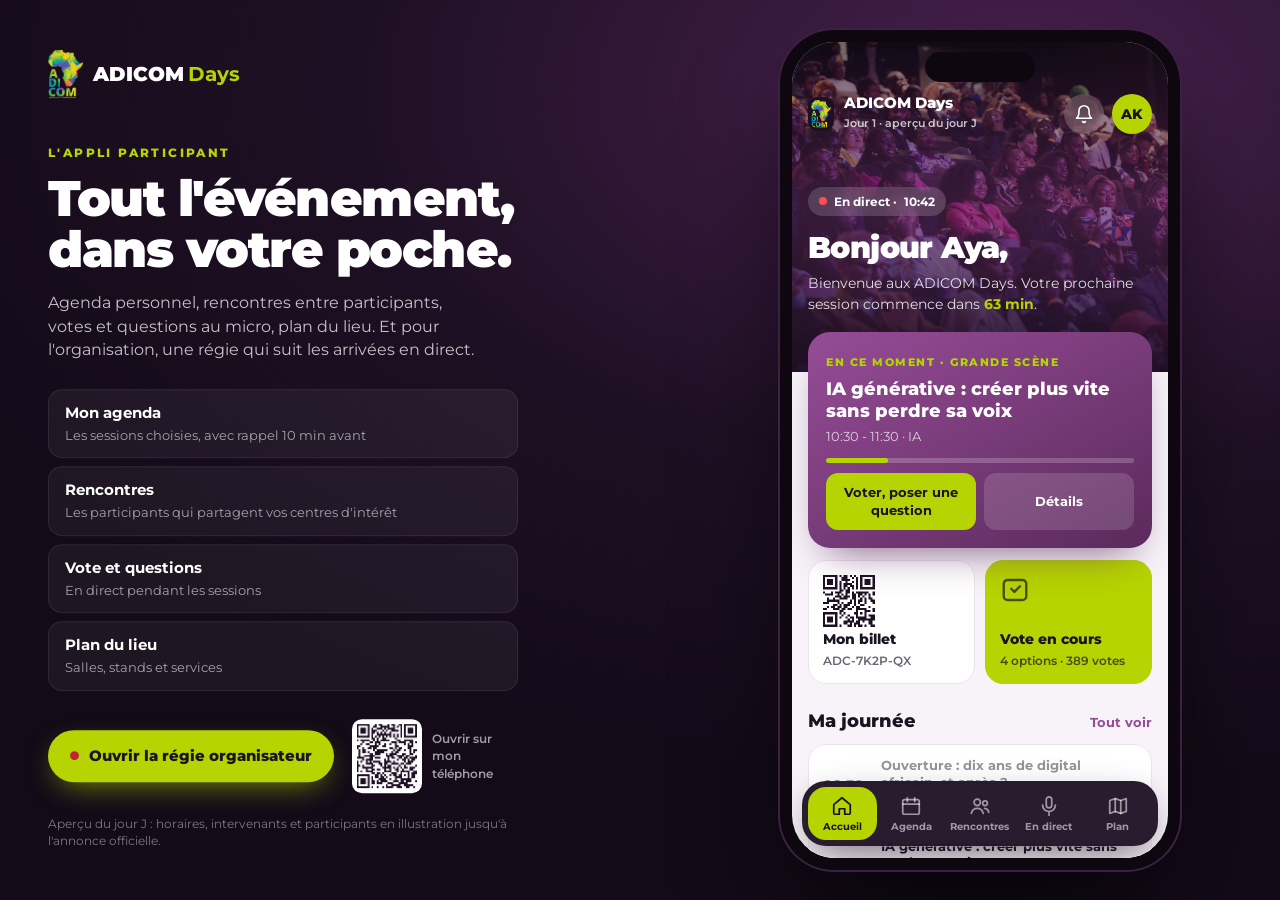
==== app/index.html @ 70d89707 "ADICOM Days : inscription et appli participant (4/4)" ====
<!doctype html>
<html lang="fr">
<head>
<meta charset="utf-8">
<meta name="viewport" content="width=device-width,initial-scale=1,viewport-fit=cover">
<title>ADICOM Days · L'appli participant</title>
<meta name="robots" content="noindex">
<meta name="theme-color" content="#1E1024">
<link rel="icon" href="../img/icon.png">
<link rel="manifest" href="manifest.json">
<link rel="preconnect" href="https://fonts.googleapis.com"><link rel="preconnect" href="https://fonts.gstatic.com" crossorigin>
<link href="https://fonts.googleapis.com/css2?family=Montserrat:wght@400;500;600;700;800;900&display=swap" rel="stylesheet">
<link rel="stylesheet" href="app.css?v=1">
</head>
<body>

<!-- ORDINATEUR : présentation à côté du téléphone -->
<aside class="desk" id="desk">
  <a class="d-brand" href="../"><img src="../img/logo.png" alt="ADICOM"><span>ADICOM<b>Days</b></span></a>
  <p class="d-k">L'appli participant</p>
  <h1>Tout l'événement,<br>dans votre poche.</h1>
  <p class="d-p">Agenda personnel, rencontres entre participants, votes et questions au micro, plan du lieu. Et pour l'organisation, une régie qui suit les arrivées en direct.</p>
  <ul class="d-list">
    <li data-go="agenda"><b>Mon agenda</b><span>Les sessions choisies, avec rappel 10 min avant</span></li>
    <li data-go="reseau"><b>Rencontres</b><span>Les participants qui partagent vos centres d'intérêt</span></li>
    <li data-go="live"><b>Vote et questions</b><span>En direct pendant les sessions</span></li>
    <li data-go="plan"><b>Plan du lieu</b><span>Salles, stands et services</span></li>
  </ul>
  <div class="d-row">
    <button class="d-regie" id="open-regie"><i></i>Ouvrir la régie organisateur</button>
    <div class="d-qr"><div id="qr-desk"></div><span>Ouvrir sur<br>mon téléphone</span></div>
  </div>
  <p class="d-note">Aperçu du jour J : horaires, intervenants et participants en illustration jusqu'à l'annonce officielle.</p>
</aside>

<!-- L'APPLI -->
<div class="device" id="device">
<div class="app" id="app">
  <header class="top" id="top">
    <div class="tb-l"><img src="../img/logo.png" alt="" class="tb-logo"><div><b>ADICOM Days</b><span id="top-sub">Jour 1 · aperçu du jour J</span></div></div>
    <div class="tb-r">
      <button class="ic" id="btn-notif" aria-label="Annonces"><svg viewBox="0 0 24 24"><path d="M6 8a6 6 0 1 1 12 0c0 7 3 9 3 9H3s3-2 3-9M10.3 21a1.94 1.94 0 0 0 3.4 0"/></svg><i id="notif-dot"></i></button>
      <button class="av" id="btn-billet" aria-label="Mon billet"><span id="av-ini">AK</span></button>
    </div>
  </header>

  <div class="toast" id="toast"><small id="toast-k"></small><b id="toast-t"></b></div>

  <main class="screens" id="screens">
    <!-- ACCUEIL -->
    <section class="scr on" id="s-accueil">
      <div class="hero">
        <img src="../img/hero.jpg" alt="">
        <div class="hero-in">
          <span class="chip-live"><i></i>En direct · <b id="clock">10:42</b></span>
          <h1>Bonjour <span id="hi-name">Aya</span>,</h1>
          <p>Bienvenue aux ADICOM Days. Votre prochaine session commence dans <b id="next-in">18 min</b>.</p>
        </div>
      </div>
      <div class="pad">
        <article class="now card-d" id="now"></article>
        <div class="grid2">
          <button class="tile" data-go="billet"><div class="tile-qr" id="qr-peek"></div><b>Mon billet</b><span id="tile-code">ADC-0000-00</span></button>
          <button class="tile tile-v" data-go="live"><span class="t-ic"><svg viewBox="0 0 24 24"><path d="M9 11l2.5 2.5L16 9"/><rect x="3" y="4" width="18" height="16" rx="3"/></svg></span><b>Vote en cours</b><span id="tile-vote">2 options · 412 votes</span></button>
        </div>
        <div class="sec-t"><h2>Ma journée</h2><button data-go="agenda">Tout voir</button></div>
        <ol class="mini-tl" id="mini-tl"></ol>
        <div class="sec-t"><h2>À rencontrer</h2><button data-go="reseau">Voir tout</button></div>
        <div class="peek" id="peek"></div>
        <div class="sec-t"><h2>Annonces</h2></div>
        <div id="ann-home"></div>
      </div>
    </section>

    <!-- AGENDA -->
    <section class="scr" id="s-agenda">
      <div class="pad pt">
        <h1 class="h1">Agenda</h1>
        <div class="seg" id="ag-seg"><button class="on" data-v="mine">Mon agenda <em id="ag-n">0</em></button><button data-v="all">Programme</button></div>
        <div class="days" id="ag-days"><button class="on" data-d="1">Jour 1</button><button data-d="2">Jour 2</button></div>
        <div class="trk" id="ag-trk"></div>
        <ol class="tl" id="tl"></ol>
        <p class="note">Programme indicatif, en illustration, jusqu'à la publication du programme officiel.</p>
      </div>
    </section>

    <!-- RÉSEAU -->
    <section class="scr" id="s-reseau">
      <div class="pad pt">
        <h1 class="h1">Rencontres</h1>
        <p class="sub">Proposées selon vos centres d'intérêt : <b id="my-int"></b></p>
        <div class="stats3"><div><b id="r-sugg">10</b><span>suggestions</span></div><div><b id="r-req">0</b><span>demandes envoyées</span></div><div><b id="r-rdv">0</b><span>rendez-vous</span></div></div>
        <div class="search"><svg viewBox="0 0 24 24"><circle cx="11" cy="11" r="7"/><path d="m20 20-3.5-3.5"/></svg><input id="r-q" placeholder="Rechercher un métier, un secteur…" aria-label="Rechercher"></div>
        <div class="people" id="people"></div>
        <p class="note">Participants en illustration : prénoms fictifs.</p>
      </div>
    </section>

    <!-- LIVE : VOTE + QUESTIONS -->
    <section class="scr" id="s-live">
      <div class="pad pt">
        <div class="live-h"><span class="chip-live dark"><i></i>Grande scène</span><h1 class="h1" id="live-title">Panel : les marques face aux créateurs</h1></div>
        <div class="seg" id="lv-seg"><button class="on" data-v="vote">Vote</button><button data-v="q">Questions <em id="q-n">0</em></button></div>
        <div id="pane-vote">
          <div class="poll" id="poll"></div>
          <div class="poll done" id="poll2"></div>
        </div>
        <div id="pane-q" hidden>
          <form class="ask" id="ask"><textarea id="q-in" rows="3" maxlength="240" placeholder="Votre question aux intervenants…" aria-label="Votre question"></textarea><div class="ask-r"><label class="anon"><input type="checkbox" id="q-anon"><span>Anonyme</span></label><span id="q-cnt">0/240</span><button class="btn-l" type="submit">Envoyer</button></div></form>
          <div class="q-sort"><button class="on" data-s="top">Les plus soutenues</button><button data-s="new">Récentes</button></div>
          <ul class="qs" id="qs"></ul>
        </div>
      </div>
    </section>

    <!-- PLAN -->
    <section class="scr" id="s-plan">
      <div class="pad pt">
        <h1 class="h1">Plan du lieu</h1>
        <p class="sub">Plan indicatif : le lieu sera annoncé avec les dates.</p>
        <div class="lv" id="lv"><button class="on" data-l="0">Niveau 0</button><button data-l="1">Niveau 1</button></div>
        <div class="map" id="map"></div>
        <div class="legend" id="legend"></div>
        <div class="room-card" id="room-card"></div>
      </div>
    </section>

    <!-- BILLET -->
    <section class="scr" id="s-billet">
      <div class="pad pt">
        <button class="back" data-go="accueil">‹ Accueil</button>
        <div class="pass" id="pass">
          <div class="p-top"><img src="../img/logo.png" alt=""><div><small>ADICOM Days · 11<sup>e</sup> édition</small><b id="p-pass">Pass Participant</b></div></div>
          <div class="p-name" id="p-name">Aya Koné</div>
          <div class="p-org" id="p-org">Studio Plateau</div>
          <div class="p-qr"><div id="qr-big"></div></div>
          <div class="p-code" id="p-code">ADC-0000-00</div>
          <div class="p-state" id="p-state"><i></i>Valide · à présenter à l'entrée</div>
        </div>
        <p class="note c">Augmentez la luminosité de l'écran pour un contrôle plus rapide.</p>
        <div class="edit"><h3>Ce n'est pas votre billet ?</h3><form id="code-f"><input id="code-in" placeholder="Code billet, ex. ADC-7K2P-QX" aria-label="Code billet"><button class="btn-l">Ouvrir</button></form><a href="../#inscription">Pas encore inscrit ? Réserver ma place</a></div>
      </div>
    </section>
  </main>

  <nav class="tabs" id="tabs">
    <button class="on" data-go="accueil"><svg viewBox="0 0 24 24"><path d="M3 10.5 12 3l9 7.5V20a1 1 0 0 1-1 1h-5v-6H9v6H4a1 1 0 0 1-1-1z"/></svg><span>Accueil</span></button>
    <button data-go="agenda"><svg viewBox="0 0 24 24"><rect x="3" y="5" width="18" height="16" rx="2"/><path d="M3 10h18M8 3v4M16 3v4"/></svg><span>Agenda</span></button>
    <button data-go="reseau"><svg viewBox="0 0 24 24"><circle cx="9" cy="8" r="3.5"/><path d="M2.5 20c.8-3.6 3.4-5.5 6.5-5.5s5.7 1.9 6.5 5.5"/><circle cx="17.5" cy="9" r="2.5"/><path d="M17 14.5c2.5.2 4 1.8 4.5 4.5"/></svg><span>Rencontres</span><i class="badge" id="b-reseau" hidden>0</i></button>
    <button data-go="live"><svg viewBox="0 0 24 24"><rect x="9" y="2" width="6" height="12" rx="3"/><path d="M5 11a7 7 0 0 0 14 0M12 18v4"/></svg><span>En direct</span></button>
    <button data-go="plan"><svg viewBox="0 0 24 24"><path d="M9 4 3 6v14l6-2 6 2 6-2V4l-6 2z"/><path d="M9 4v14M15 6v14"/></svg><span>Plan</span></button>
  </nav>

  <div class="sheet" id="sheet" hidden><div class="sh-bg" id="sh-bg"></div><div class="sh"><i class="grab"></i><div id="sh-body"></div></div></div>
</div>
</div>

<!-- RÉGIE ORGANISATEUR -->
<div class="regie" id="regie" hidden>
  <header class="rg-top">
    <div class="rg-brand"><img src="../img/logo.png" alt=""><div><b>Régie ADICOM Days</b><span>Organisation · accueil et direct</span></div></div>
    <span class="chip-live dark big"><i></i>Arrivées en direct · <b id="rg-clock">08:30</b></span>
    <div class="rg-act"><button class="rg-speed" id="rg-speed">Accélérer ×20</button><button class="rg-close" id="rg-close">Fermer la régie</button></div>
  </header>
  <div class="rg-body">
    <section class="rg-kpis">
      <div class="k k-main"><small>Arrivés</small><b id="k-in">0</b><span>sur <em id="k-reg">0</em> inscrits</span><div class="kbar"><i id="k-bar"></i></div></div>
      <div class="k"><small>Taux de présence</small><b id="k-rate">0 %</b><span id="k-rate-s">objectif 75 %</span></div>
      <div class="k"><small>Dernières 15 min</small><b id="k-15">0</b><span>entrées</span></div>
      <div class="k"><small>Attente à l'entrée</small><b id="k-wait">1 min</b><span id="k-wait-s">3 portes ouvertes</span></div>
    </section>
    <section class="rg-grid">
      <div class="rg-card rg-chart"><div class="rc-h"><h3>Entrées par quart d'heure</h3><span id="peak">pic : -</span></div><div class="bars" id="bars"></div></div>
      <div class="rg-card rg-pass"><div class="rc-h"><h3>Par pass</h3></div><div id="by-pass"></div><div class="rc-h mt"><h3>Par porte</h3></div><div id="by-door"></div></div>
      <div class="rg-card rg-feed"><div class="rc-h"><h3>Fil des arrivées</h3><span class="chip-live dark sm"><i></i>direct</span></div><ul id="feed"></ul></div>
      <div class="rg-card rg-scan"><div class="rc-h"><h3>Contrôle d'un billet</h3></div>
        <form id="scan-f"><input id="scan-in" placeholder="Code billet ou nom" aria-label="Code billet ou nom"><button class="btn-l">Valider l'entrée</button></form>
        <div id="scan-res" class="scan-res"></div>
        <div class="rc-h mt"><h3>Annonce aux participants</h3></div>
        <form id="push-f"><input id="push-in" placeholder="Ex. : le panel commence dans 5 min, Grande scène" aria-label="Annonce"><button class="btn-d">Envoyer</button></form>
        <p class="push-log" id="push-log"></p>
      </div>
      <div class="rg-card rg-mod"><div class="rc-h"><h3>Questions à modérer</h3><span id="mod-n">0</span></div><ul id="mod"></ul></div>
      <div class="rg-card rg-sess"><div class="rc-h"><h3>Remplissage des salles</h3></div><div id="rooms"></div></div>
    </section>
  </div>
</div>

<script src="../qrcode.min.js"></script>
<script src="../data.js?v=1"></script>
<script src="app.js?v=1"></script>
</body>
</html>
---- app/app.css ----
:root{--v:#964C97;--v2:#7A3A7B;--v3:#5B2A5C;--vd:#1E1024;--vd2:#2A1633;--vl:#F4ECF4;--lime:#B6D401;--ink:#1A1320;--mut:#6E6474;--line:#ECE4ED;--bg:#F7F3F8;--f:'Montserrat',system-ui,-apple-system,Segoe UI,Roboto,sans-serif}
*{box-sizing:border-box;margin:0;padding:0;-webkit-tap-highlight-color:transparent}
html,body{height:100%}
body{font-family:var(--f);color:var(--ink);background:radial-gradient(1200px 700px at 80% 10%,#4A2150 0%,#1E1024 55%,#140A18 100%);font-size:15px;line-height:1.45;overflow:hidden}
button{font:inherit;color:inherit;background:none;border:0;cursor:pointer}
input,textarea{font:inherit;color:inherit}
img{display:block;max-width:100%}
sup{font-size:.6em;vertical-align:super;line-height:0}
svg{fill:none;stroke:currentColor;stroke-width:1.9;stroke-linecap:round;stroke-linejoin:round}

/* ordinateur : présentation + téléphone */
.desk{position:fixed;left:max(48px,calc(50% - 640px));top:50%;transform:translateY(-50%);width:470px;color:#fff;z-index:1}
.d-brand{display:flex;align-items:center;gap:10px;text-decoration:none;color:#fff;margin-bottom:46px}
.d-brand img{height:48px}
.d-brand span{font-weight:900;font-size:20px}.d-brand b{color:var(--lime);margin-left:4px}
.d-k{font-size:12px;font-weight:800;letter-spacing:.2em;text-transform:uppercase;color:var(--lime)}
.desk h1{font-size:50px;line-height:1.02;font-weight:900;letter-spacing:-.03em;margin:12px 0 16px}
.d-p{color:rgba(255,255,255,.75);font-size:16px;max-width:440px}
.d-list{list-style:none;margin:28px 0;display:grid;gap:8px}
.d-list li{padding:12px 16px;border-radius:14px;background:rgba(255,255,255,.05);border:1px solid rgba(255,255,255,.08);cursor:pointer;transition:.2s}
.d-list li:hover{background:rgba(255,255,255,.1);border-color:rgba(182,212,1,.4)}
.d-list b{display:block;font-size:15px}.d-list span{font-size:13px;color:rgba(255,255,255,.6)}
.d-row{display:flex;align-items:center;gap:18px}
.d-regie{display:inline-flex;align-items:center;gap:10px;background:var(--lime);color:var(--ink);font-weight:800;padding:15px 22px;border-radius:999px;box-shadow:0 10px 30px -10px rgba(182,212,1,.7)}
.d-regie i{width:9px;height:9px;border-radius:50%;background:#C0262E;animation:pulse 1.8s infinite}
.d-qr{display:flex;align-items:center;gap:10px;font-size:12px;color:rgba(255,255,255,.6);font-weight:600}
.d-qr #qr-desk{background:#fff;padding:5px;border-radius:10px}
.d-qr img,.d-qr canvas{width:64px;height:64px}
.d-note{margin-top:22px;font-size:12px;color:rgba(255,255,255,.45)}
.device{position:fixed;top:50%;left:min(calc(50% + 140px),calc(100% - 470px));transform:translateY(-50%);width:400px;height:min(840px,calc(100vh - 40px));border-radius:54px;background:#0E070F;padding:12px;box-shadow:0 0 0 2px #3A2240,0 60px 120px -30px rgba(0,0,0,.8)}
.device:before{content:"";position:absolute;top:22px;left:50%;width:110px;height:30px;margin-left:-55px;background:#0E070F;border-radius:20px;z-index:30}
.app{position:relative;width:100%;height:100%;border-radius:43px;overflow:hidden;background:var(--bg);display:flex;flex-direction:column}
@keyframes pulse{0%{box-shadow:0 0 0 0 rgba(192,38,46,.5)}70%{box-shadow:0 0 0 9px rgba(192,38,46,0)}100%{box-shadow:0 0 0 0 rgba(192,38,46,0)}}

/* téléphone réel : plein écran */
@media (max-width:900px){
  body{background:var(--bg);overflow:auto}
  .desk{display:none}
  .device{position:static;transform:none;width:100%;height:100vh;height:100dvh;border-radius:0;padding:0;box-shadow:none;background:none}
  .device:before{display:none}
  .app{border-radius:0}
}

/* barre du haut */
.top{position:absolute;top:0;left:0;right:0;z-index:20;display:flex;align-items:center;justify-content:space-between;padding:52px 16px 10px;transition:background .3s,box-shadow .3s;color:#fff}
@media (max-width:900px){.top{padding-top:max(12px,env(safe-area-inset-top))}}
.top.solid{background:rgba(255,255,255,.94);backdrop-filter:blur(14px);color:var(--ink);box-shadow:0 1px 0 var(--line)}
.tb-l{display:flex;align-items:center;gap:10px}
.tb-logo{height:34px;width:auto;background:var(--vd);border-radius:9px;padding:3px}
.tb-l b{display:block;font-size:15px;font-weight:800;line-height:1.1}
.tb-l span{font-size:11px;opacity:.75;font-weight:600}
.tb-r{display:flex;gap:8px;align-items:center}
.ic{position:relative;width:40px;height:40px;border-radius:50%;display:grid;place-items:center;background:rgba(255,255,255,.16);backdrop-filter:blur(8px)}
.top.solid .ic{background:var(--vl);color:var(--v3)}
.ic svg{width:20px;height:20px}
.ic i{position:absolute;top:8px;right:9px;width:9px;height:9px;border-radius:50%;background:var(--lime);border:2px solid var(--v);display:none}
.ic i.on{display:block}
.av{width:40px;height:40px;border-radius:50%;background:var(--lime);color:var(--ink);font-weight:800;font-size:14px}

/* écrans */
.screens{flex:1;position:relative;overflow:hidden}
.scr{position:absolute;inset:0;overflow-y:auto;overflow-x:hidden;padding-bottom:110px;display:none;-webkit-overflow-scrolling:touch;scrollbar-width:none}
.scr::-webkit-scrollbar{display:none}
.scr.on{display:block;animation:fade .3s ease}
@keyframes fade{from{opacity:0;transform:translateY(8px)}to{opacity:1;transform:none}}
.pad{padding:0 16px}
.pt{padding-top:108px}
@media (max-width:900px){.pt{padding-top:76px}}
.h1{font-size:30px;font-weight:900;letter-spacing:-.02em;margin-bottom:14px;line-height:1.1}
.sub{color:var(--mut);font-size:14px;margin:-6px 0 14px}
.note{font-size:12px;color:var(--mut);margin:16px 0 0}
.note.c{text-align:center}

/* accueil */
.hero{position:relative;height:330px;color:#fff;isolation:isolate;overflow:hidden}
.hero img{position:absolute;inset:0;width:100%;height:100%;object-fit:cover;z-index:-2}
.hero:after{content:"";position:absolute;inset:0;z-index:-1;background:linear-gradient(180deg,rgba(30,16,36,.55) 0%,rgba(91,42,92,.6) 50%,rgba(30,16,36,.96) 100%)}
.hero-in{position:absolute;left:16px;right:16px;bottom:58px}
.hero h1{font-size:30px;font-weight:900;letter-spacing:-.02em;margin:10px 0 4px}
.hero p{font-size:14px;color:rgba(255,255,255,.85)}
.hero p b{color:var(--lime)}
.chip-live{display:inline-flex;align-items:center;gap:7px;font-size:12px;font-weight:700;background:rgba(255,255,255,.16);backdrop-filter:blur(8px);padding:6px 11px;border-radius:999px;color:#fff}
.chip-live i{width:8px;height:8px;border-radius:50%;background:#FF4D57;animation:pulse 1.8s infinite}
.chip-live.dark{background:var(--vd);color:#fff}
.chip-live.sm{font-size:11px;padding:4px 9px}
.chip-live.big{font-size:14px;padding:9px 16px}
.card-d{background:linear-gradient(150deg,var(--v) 0%,var(--v3) 100%);color:#fff;border-radius:22px;padding:18px;margin-top:-40px;position:relative;z-index:2;box-shadow:0 20px 40px -20px rgba(91,42,92,.8)}
.now small{font-size:11px;font-weight:800;letter-spacing:.14em;text-transform:uppercase;color:var(--lime)}
.now h3{font-size:18px;font-weight:800;margin:6px 0 4px;line-height:1.25}
.now p{font-size:13px;color:rgba(255,255,255,.75)}
.now .pbar{height:5px;background:rgba(255,255,255,.2);border-radius:5px;margin:12px 0 10px;overflow:hidden}
.now .pbar i{display:block;height:100%;background:var(--lime);border-radius:5px}
.now .acts{display:flex;gap:8px}
.now .acts button{flex:1;padding:10px;border-radius:12px;font-weight:700;font-size:13px;background:rgba(255,255,255,.14)}
.now .acts button.l{background:var(--lime);color:var(--ink)}
.grid2{display:grid;grid-template-columns:1fr 1fr;gap:10px;margin-top:12px}
.tile{background:#fff;border-radius:18px;padding:14px;text-align:left;border:1px solid var(--line);display:flex;flex-direction:column;gap:2px;min-height:118px}
.tile b{font-size:14px;font-weight:800;margin-top:auto}
.tile span{font-size:12px;color:var(--mut);font-weight:600}
.tile-qr{width:52px;height:52px}
.tile-qr img,.tile-qr canvas{width:52px!important;height:52px!important}
.tile-v{background:var(--lime);border-color:var(--lime)}
.tile-v span{color:rgba(26,19,32,.7)}
.t-ic{font-size:30px;line-height:1}
.sec-t{display:flex;justify-content:space-between;align-items:baseline;margin:24px 0 10px}
.sec-t h2{font-size:18px;font-weight:800}
.sec-t button{font-size:13px;font-weight:700;color:var(--v)}
.mini-tl{list-style:none;background:#fff;border-radius:18px;border:1px solid var(--line);overflow:hidden}
.mini-tl li{display:flex;gap:12px;padding:12px 14px;border-bottom:1px solid var(--line);align-items:center}
.mini-tl li:last-child{border:0}
.mini-tl time{font-weight:800;font-size:14px;min-width:46px}
.mini-tl b{display:block;font-size:13px;font-weight:700;line-height:1.3}
.mini-tl span{font-size:11px;color:var(--mut);font-weight:600}
.mini-tl li.past{opacity:.45}
.mini-tl li.cur{background:var(--vl)}
.mini-tl li.cur time{color:var(--v)}
.mini-tl .empty{color:var(--mut);font-size:13px}
.peek{display:flex;gap:10px;overflow-x:auto;margin:0 -16px;padding:0 16px 4px;scrollbar-width:none}
.peek::-webkit-scrollbar{display:none}
.pk{flex:none;width:150px;background:#fff;border-radius:18px;padding:14px;border:1px solid var(--line)}
.pk b{display:block;font-size:14px;margin-top:10px}
.pk span{display:block;font-size:11px;color:var(--mut);font-weight:600;min-height:30px}
.pk .m{display:inline-block;margin-top:8px;font-size:11px;font-weight:800;color:var(--v);background:var(--vl);padding:3px 8px;border-radius:999px}
.ava{width:44px;height:44px;border-radius:50%;display:grid;place-items:center;font-weight:800;font-size:15px;color:#fff;flex:none}
.ann{background:#fff;border-radius:16px;border:1px solid var(--line);padding:12px 14px;margin-bottom:8px;font-size:13px;font-weight:600}
.ann small{display:block;font-size:11px;color:var(--v);font-weight:800;margin-bottom:2px}

/* agenda */
.seg{display:flex;background:#fff;border:1px solid var(--line);border-radius:14px;padding:4px;margin-bottom:12px}
.seg button{flex:1;padding:10px;border-radius:10px;font-weight:700;font-size:14px;color:var(--mut)}
.seg button.on{background:var(--vd);color:#fff}
.seg em{font-style:normal;font-size:11px;background:var(--lime);color:var(--ink);padding:1px 7px;border-radius:999px;margin-left:4px}
.days,.lv,.q-sort{display:flex;gap:8px;margin-bottom:10px}
.days button,.lv button,.q-sort button{padding:8px 14px;border-radius:999px;font-weight:700;font-size:13px;border:1px solid var(--line);background:#fff}
.days button.on,.lv button.on,.q-sort button.on{background:var(--v);color:#fff;border-color:var(--v)}
.trk{display:flex;gap:6px;overflow-x:auto;margin:0 -16px 12px;padding:0 16px;scrollbar-width:none}
.trk::-webkit-scrollbar{display:none}
.trk button{flex:none;font-size:12px;font-weight:700;padding:6px 11px;border-radius:999px;background:#fff;border:1px solid var(--line);display:inline-flex;align-items:center;gap:6px}
.trk button i{width:7px;height:7px;border-radius:50%}
.trk button.on{background:var(--ink);color:#fff;border-color:var(--ink)}
.tl{list-style:none;position:relative}
.tl li{display:grid;grid-template-columns:52px 1fr;gap:10px;margin-bottom:10px}
.tl time{font-weight:800;font-size:14px;padding-top:14px}
.tl time small{display:block;font-size:11px;color:var(--mut);font-weight:600}
.se{background:#fff;border-radius:16px;padding:12px 12px 12px 16px;border:1px solid var(--line);position:relative;overflow:hidden;cursor:pointer}
.se:before{content:"";position:absolute;left:0;top:0;bottom:0;width:4px;background:var(--c)}
.se h3{font-size:14px;font-weight:800;line-height:1.3;padding-right:40px}
.se p{font-size:12px;color:var(--mut);margin-top:4px;font-weight:600}
.se .add{position:absolute;right:10px;top:10px;width:32px;height:32px;border-radius:50%;border:1.5px solid var(--line);display:grid;place-items:center;font-size:18px;font-weight:600;color:var(--v)}
.se .add.on{background:var(--v);border-color:var(--v);color:#fff}
.se.cur{border-color:var(--v);box-shadow:0 0 0 3px rgba(150,76,151,.15)}
.se .lv-t{display:inline-flex;align-items:center;gap:5px;font-size:10px;font-weight:800;color:#C0262E;text-transform:uppercase;letter-spacing:.08em;margin-bottom:4px}
.se .lv-t i{width:6px;height:6px;border-radius:50%;background:#FF4D57}
.conf{font-size:11px;font-weight:800;color:#B0560E;background:#FFF1E4;padding:2px 7px;border-radius:6px;margin-left:6px}
.empty-ag{background:#fff;border:1.5px dashed var(--line);border-radius:18px;padding:26px;text-align:center;color:var(--mut)}
.empty-ag b{display:block;color:var(--ink);margin-bottom:4px}

/* réseau */
.stats3{display:grid;grid-template-columns:repeat(3,1fr);gap:8px;margin-bottom:12px}
.stats3 div{background:#fff;border:1px solid var(--line);border-radius:14px;padding:10px;text-align:center}
.stats3 b{display:block;font-size:22px;font-weight:900;color:var(--v)}
.stats3 span{font-size:11px;color:var(--mut);font-weight:600}
.search{display:flex;align-items:center;gap:8px;background:#fff;border:1px solid var(--line);border-radius:14px;padding:0 12px;margin-bottom:12px}
.search svg{width:18px;height:18px;color:var(--mut)}
.search input{flex:1;border:0;outline:0;padding:12px 0;background:none;font-size:15px}
.people{display:grid;gap:10px}
.pp{background:#fff;border-radius:18px;padding:14px;border:1px solid var(--line)}
.pp-h{display:flex;gap:12px;align-items:center}
.pp-h b{display:block;font-size:15px}
.pp-h span{font-size:12px;color:var(--mut);font-weight:600}
.match{margin-left:auto;text-align:right;flex:none}
.match b{font-size:17px;color:var(--v);font-weight:900}
.match small{display:block;font-size:10px;color:var(--mut);font-weight:700}
.tags{display:flex;gap:5px;flex-wrap:wrap;margin:10px 0}
.tags span{font-size:11px;font-weight:700;padding:3px 8px;border-radius:999px;background:var(--bg);color:var(--mut)}
.tags span.c{background:var(--vl);color:var(--v3)}
.pp-a{display:flex;gap:8px}
.pp-a button{flex:1;padding:10px;border-radius:12px;font-weight:700;font-size:13px;border:1.5px solid var(--line)}
.pp-a .go{background:var(--vd);color:#fff;border-color:var(--vd)}
.pp-a .go.sent{background:var(--vl);color:var(--v3);border-color:var(--vl)}
.pp-a .go.ok{background:var(--lime);color:var(--ink);border-color:var(--lime)}

/* live */
.live-h .h1{font-size:22px;margin:10px 0 14px}
.poll{background:#fff;border-radius:20px;padding:16px;border:1px solid var(--line);margin-bottom:12px}
.poll small{font-size:11px;font-weight:800;letter-spacing:.1em;text-transform:uppercase;color:var(--v)}
.poll h3{font-size:16px;font-weight:800;margin:6px 0 12px;line-height:1.3}
.opt{position:relative;display:block;width:100%;text-align:left;border:1.5px solid var(--line);border-radius:14px;padding:12px 14px;margin-bottom:8px;overflow:hidden;font-weight:700;font-size:14px}
.opt .fill{position:absolute;left:0;top:0;bottom:0;background:var(--vl);width:0;transition:width .9s cubic-bezier(.2,.8,.2,1);z-index:0}
.opt span,.opt em{position:relative;z-index:1}
.opt em{float:right;font-style:normal;color:var(--v)}
.opt.me{border-color:var(--v)}
.opt.me .fill{background:rgba(182,212,1,.35)}
.poll .meta{font-size:12px;color:var(--mut);font-weight:600;margin-top:4px}
.poll.done{opacity:.85}
.ask{background:#fff;border-radius:18px;border:1px solid var(--line);padding:12px;margin-bottom:12px}
.ask textarea{width:100%;border:0;outline:0;resize:none;font-size:15px;background:none}
.ask-r{display:flex;align-items:center;gap:10px;font-size:12px;color:var(--mut);font-weight:600}
.ask-r #q-cnt{margin-left:auto}
.anon{display:flex;align-items:center;gap:5px;cursor:pointer}
.anon input{accent-color:var(--v)}
.btn-l{background:var(--lime);color:var(--ink);font-weight:800;padding:10px 16px;border-radius:12px;font-size:14px}
.btn-d{background:var(--vd);color:#fff;font-weight:800;padding:10px 16px;border-radius:12px;font-size:14px}
.qs{list-style:none;display:grid;gap:8px}
.qi{background:#fff;border-radius:16px;border:1px solid var(--line);padding:12px;display:flex;gap:12px}
.up{flex:none;width:46px;border-radius:12px;border:1.5px solid var(--line);display:flex;flex-direction:column;align-items:center;justify-content:center;font-weight:800;font-size:14px;padding:6px 0}
.up svg{width:16px;height:16px}
.up.on{background:var(--v);border-color:var(--v);color:#fff}
.qi p{font-size:14px;font-weight:600;line-height:1.35}
.qi small{display:block;font-size:11px;color:var(--mut);margin-top:6px;font-weight:600}
.st{display:inline-block;font-size:10px;font-weight:800;padding:2px 7px;border-radius:6px;margin-left:6px;text-transform:uppercase;letter-spacing:.04em}
.st.pin{background:var(--lime);color:var(--ink)}
.st.ans{background:#E3F4E8;color:#1F7A3D}
.st.wait{background:#FFF1E4;color:#B0560E}

/* plan */
.map{background:#fff;border-radius:20px;border:1px solid var(--line);padding:10px;margin-bottom:10px}
.map svg{width:100%;height:auto;display:block;stroke:none}
.map .rm{cursor:pointer;transition:opacity .2s}
.map .rm:hover{opacity:.85}
.map text{font-family:var(--f);font-weight:700;pointer-events:none}
.legend{display:flex;flex-wrap:wrap;gap:6px;margin-bottom:10px}
.legend span{font-size:11px;font-weight:700;display:inline-flex;align-items:center;gap:5px;color:var(--mut)}
.legend i{width:10px;height:10px;border-radius:3px}
.room-card{background:var(--vd);color:#fff;border-radius:18px;padding:14px}
.room-card small{font-size:11px;font-weight:800;color:var(--lime);letter-spacing:.1em;text-transform:uppercase}
.room-card b{display:block;font-size:17px;margin:4px 0 2px}
.room-card span{font-size:13px;color:rgba(255,255,255,.7)}
.room-card ul{list-style:none;margin-top:10px;display:grid;gap:6px;font-size:13px}
.room-card li{display:flex;gap:10px}
.room-card li time{color:var(--lime);font-weight:800;min-width:44px}

/* billet */
.back{font-weight:700;color:var(--v);margin-bottom:10px}
.pass{background:#fff;border-radius:24px;overflow:hidden;border:1px solid var(--line);box-shadow:0 30px 60px -30px rgba(46,16,52,.5);text-align:center;position:relative}
.p-top{display:flex;gap:12px;align-items:center;text-align:left;padding:16px 18px;background:linear-gradient(120deg,var(--v),var(--v3));color:#fff}
.p-top img{height:48px;background:var(--vd);border-radius:10px;padding:4px}
.p-top small{display:block;font-size:11px;opacity:.8;font-weight:600}
.p-top b{font-size:17px}
.p-name{font-size:24px;font-weight:900;margin-top:16px;letter-spacing:-.01em}
.p-org{color:var(--mut);font-weight:600;font-size:13px;min-height:18px}
.p-qr{display:flex;justify-content:center;margin:14px 0 6px}
#qr-big{padding:10px;border:1.5px solid var(--line);border-radius:16px}
#qr-big img,#qr-big canvas{width:210px!important;height:210px!important}
.p-code{font-size:20px;font-weight:800;letter-spacing:.06em}
.p-state{display:inline-flex;align-items:center;gap:7px;font-size:12px;font-weight:700;color:#3C7A00;background:#F1F8D6;padding:6px 12px;border-radius:999px;margin:10px 0 18px}
.p-state i{width:8px;height:8px;border-radius:50%;background:#6FA800}
.pass.used .p-state{color:var(--v3);background:var(--vl)}
.pass.used .p-state i{background:var(--v)}
.edit{background:#fff;border:1px solid var(--line);border-radius:18px;padding:14px;margin-top:14px}
.edit h3{font-size:14px;margin-bottom:8px}
.edit form{display:flex;gap:8px}
.edit input{flex:1;min-width:0;border:1.5px solid var(--line);border-radius:12px;padding:10px 12px;font-size:15px;text-transform:uppercase}
.edit a{display:block;margin-top:10px;font-size:13px;font-weight:700;color:var(--v)}

/* onglets */
.tabs{position:absolute;left:10px;right:10px;bottom:12px;z-index:20;display:flex;background:rgba(30,16,36,.95);backdrop-filter:blur(16px);border-radius:24px;padding:6px;box-shadow:0 14px 40px -12px rgba(30,16,36,.7)}
@media (max-width:900px){.tabs{bottom:max(10px,env(safe-area-inset-bottom))}}
.tabs button{flex:1;display:flex;flex-direction:column;align-items:center;gap:3px;padding:8px 0 6px;border-radius:18px;color:rgba(255,255,255,.55);font-size:10px;font-weight:700;position:relative}
.tabs svg{width:22px;height:22px}
.tabs button.on{color:var(--ink);background:var(--lime)}
.badge{position:absolute;top:3px;right:calc(50% - 20px);min-width:17px;height:17px;border-radius:9px;background:#FF4D57;color:#fff;font-style:normal;font-size:10px;display:grid;place-items:center;padding:0 4px}

/* toast + feuille */
.toast{position:absolute;left:12px;right:12px;top:104px;z-index:40;background:var(--vd);color:#fff;border-radius:16px;padding:12px 14px;box-shadow:0 20px 40px -10px rgba(0,0,0,.5);transform:translateY(-160%);opacity:0;transition:.4s cubic-bezier(.2,.8,.2,1);border-left:4px solid var(--lime)}
@media (max-width:900px){.toast{top:calc(max(12px,env(safe-area-inset-top)) + 56px)}}
.toast.on{transform:none;opacity:1}
.toast small{display:block;font-size:11px;font-weight:800;color:var(--lime)}
.toast b{font-size:13px;font-weight:600}
.sheet{position:absolute;inset:0;z-index:50}
.sh-bg{position:absolute;inset:0;background:rgba(20,10,24,.55);animation:fadeb .25s}
@keyframes fadeb{from{opacity:0}}
.sh{position:absolute;left:0;right:0;bottom:0;max-height:80%;overflow-y:auto;background:#fff;border-radius:26px 26px 0 0;padding:10px 18px 28px;animation:up .3s cubic-bezier(.2,.8,.2,1)}
@keyframes up{from{transform:translateY(100%)}}
.grab{display:block;width:40px;height:5px;border-radius:3px;background:var(--line);margin:0 auto 14px}
.sh h3{font-size:19px;font-weight:900;line-height:1.25;margin:6px 0}
.sh p{color:var(--mut);font-size:14px}
.sh .row{display:flex;gap:8px;flex-wrap:wrap;margin:10px 0}
.sh .pill{font-size:12px;font-weight:700;padding:4px 10px;border-radius:999px;background:var(--vl);color:var(--v3)}
.sh .spk{display:flex;gap:10px;align-items:center;padding:10px 0;border-top:1px solid var(--line)}
.sh .spk b{display:block;font-size:14px}.sh .spk span{font-size:12px;color:var(--mut)}
.sh .big{width:100%;margin-top:14px;padding:14px;border-radius:14px;font-weight:800;background:var(--vd);color:#fff}
.sh .big.on{background:var(--lime);color:var(--ink)}
.sh textarea{width:100%;border:1.5px solid var(--line);border-radius:12px;padding:10px;font-size:15px;margin-top:10px}
.slots{display:grid;grid-template-columns:repeat(3,1fr);gap:6px;margin-top:10px}
.slots button{padding:10px 0;border-radius:10px;border:1.5px solid var(--line);font-weight:700;font-size:13px}
.slots button.on{background:var(--v);color:#fff;border-color:var(--v)}

/* régie */
.regie{position:fixed;inset:0;z-index:100;background:#F4F1F6;overflow:auto;color:var(--ink)}
.rg-top{position:sticky;top:0;z-index:5;display:flex;align-items:center;gap:20px;padding:14px 28px;background:var(--vd);color:#fff;flex-wrap:wrap}
.rg-brand{display:flex;align-items:center;gap:12px}
.rg-brand img{height:42px}
.rg-brand b{display:block;font-size:17px}.rg-brand span{font-size:12px;color:rgba(255,255,255,.6)}
.rg-act{margin-left:auto;display:flex;gap:8px}
.rg-speed{padding:10px 16px;border-radius:999px;background:rgba(255,255,255,.1);font-weight:700;font-size:13px}
.rg-speed.on{background:var(--lime);color:var(--ink)}
.rg-close{padding:10px 16px;border-radius:999px;background:#fff;color:var(--ink);font-weight:800;font-size:13px}
.rg-body{max-width:1380px;margin:0 auto;padding:22px 28px 40px}
.rg-kpis{display:grid;grid-template-columns:1.4fr 1fr 1fr 1fr;gap:14px;margin-bottom:14px}
.k{background:#fff;border-radius:20px;padding:18px 20px;border:1px solid var(--line)}
.k small{font-size:12px;font-weight:800;color:var(--mut);text-transform:uppercase;letter-spacing:.08em}
.k b{display:block;font-size:38px;font-weight:900;letter-spacing:-.02em;line-height:1.1;margin:4px 0}
.k span{font-size:13px;color:var(--mut);font-weight:600}
.k-main{background:linear-gradient(140deg,var(--v),var(--v3));color:#fff;border:0}
.k-main small,.k-main span{color:rgba(255,255,255,.75)}
.k-main b{font-size:52px}
.k-main em{font-style:normal;color:var(--lime);font-weight:800}
.kbar{height:7px;background:rgba(255,255,255,.2);border-radius:7px;margin-top:10px;overflow:hidden}
.kbar i{display:block;height:100%;background:var(--lime);transition:width .6s}
.rg-grid{display:grid;grid-template-columns:repeat(12,1fr);gap:14px}
.rg-card{background:#fff;border-radius:20px;padding:18px;border:1px solid var(--line);min-width:0}
.rc-h{display:flex;justify-content:space-between;align-items:center;margin-bottom:12px;gap:10px}
.rc-h.mt{margin-top:18px}
.rc-h h3{font-size:15px;font-weight:800}
.rc-h span{font-size:12px;color:var(--mut);font-weight:700}
.rg-chart{grid-column:span 8}
.rg-pass{grid-column:span 4}
.rg-feed{grid-column:span 4;grid-row:span 2}
.rg-scan{grid-column:span 4}
.rg-mod{grid-column:span 4}
.rg-sess{grid-column:span 8}
.bars{display:flex;align-items:flex-end;gap:6px;height:200px;padding-top:20px}
.bars div{flex:1;display:flex;flex-direction:column;align-items:center;gap:6px;height:100%;justify-content:flex-end}
.bars i{display:block;width:100%;background:linear-gradient(180deg,var(--v),var(--v3));border-radius:8px 8px 3px 3px;min-height:3px;transition:height .5s;position:relative}
.bars div.cur i{background:linear-gradient(180deg,var(--lime),#8FA800)}
.bars em{font-style:normal;font-size:11px;font-weight:800;color:var(--ink)}
.bars span{font-size:10px;color:var(--mut);font-weight:700}
.hb{margin-bottom:10px}
.hb-l{display:flex;justify-content:space-between;font-size:13px;font-weight:700;margin-bottom:4px}
.hb-l span{color:var(--mut)}
.hb-b{height:8px;background:var(--bg);border-radius:8px;overflow:hidden}
.hb-b i{display:block;height:100%;border-radius:8px;transition:width .6s}
#feed{list-style:none;max-height:640px;overflow:auto}
#feed li{display:flex;gap:10px;align-items:center;padding:9px 0;border-bottom:1px solid var(--line);animation:fade .4s}
#feed .ava{width:36px;height:36px;font-size:12px}
#feed b{display:block;font-size:13px}
#feed span{font-size:11px;color:var(--mut);font-weight:600}
#feed time{margin-left:auto;font-size:12px;font-weight:800;color:var(--v)}
#feed li.ko .ava{background:#FDECEE!important;color:#C0262E}
#scan-f,#push-f{display:flex;gap:8px}
#scan-f input,#push-f input{flex:1;min-width:0;border:1.5px solid var(--line);border-radius:12px;padding:10px 12px;font-size:14px}
.scan-res{margin-top:10px;min-height:20px;font-size:13px;font-weight:700}
.scan-res .ok{color:#1F7A3D;background:#E3F4E8;padding:10px 12px;border-radius:12px}
.scan-res .ko{color:#B02A3A;background:#FDECEE;padding:10px 12px;border-radius:12px}
.scan-res .dup{color:#B0560E;background:#FFF1E4;padding:10px 12px;border-radius:12px}
.push-log{font-size:12px;color:var(--mut);margin-top:8px;font-weight:600}
#mod{list-style:none;display:grid;gap:8px;max-height:300px;overflow:auto}
#mod li{border:1px solid var(--line);border-radius:14px;padding:10px 12px;font-size:13px;font-weight:600}
#mod li small{display:block;color:var(--mut);font-size:11px;margin-top:4px}
#mod .ma{display:flex;gap:6px;margin-top:8px}
#mod .ma button{font-size:12px;font-weight:800;padding:6px 10px;border-radius:9px;background:var(--bg)}
#mod .ma .y{background:var(--lime)}
#mod .empty{color:var(--mut);border-style:dashed}
.rooms{display:grid;grid-template-columns:repeat(2,1fr);gap:12px}
.room{border:1px solid var(--line);border-radius:14px;padding:12px}
.room b{font-size:14px}.room span{float:right;font-size:12px;font-weight:800}
.room p{font-size:12px;color:var(--mut);margin:2px 0 8px;font-weight:600}
@media (max-width:1100px){.rg-kpis{grid-template-columns:1fr 1fr}.rg-grid>*{grid-column:span 12!important;grid-row:auto!important}}
@media (max-width:640px){.rg-top{padding:12px 14px;gap:10px}.rg-act{margin-left:0;width:100%}.rg-act button{flex:1}.rg-body{padding:14px}.k b{font-size:30px}.k-main b{font-size:40px}.rooms{grid-template-columns:1fr}.bars{height:150px;gap:3px}.bars em{font-size:9px}.bars span{font-size:8px}}
@media (max-height:760px) and (min-width:901px){.desk h1{font-size:40px}.d-list{margin:18px 0}.d-brand{margin-bottom:24px}}

.badge[hidden]{display:none}
.d-regie{white-space:nowrap}
.t-ic svg{width:30px;height:30px}
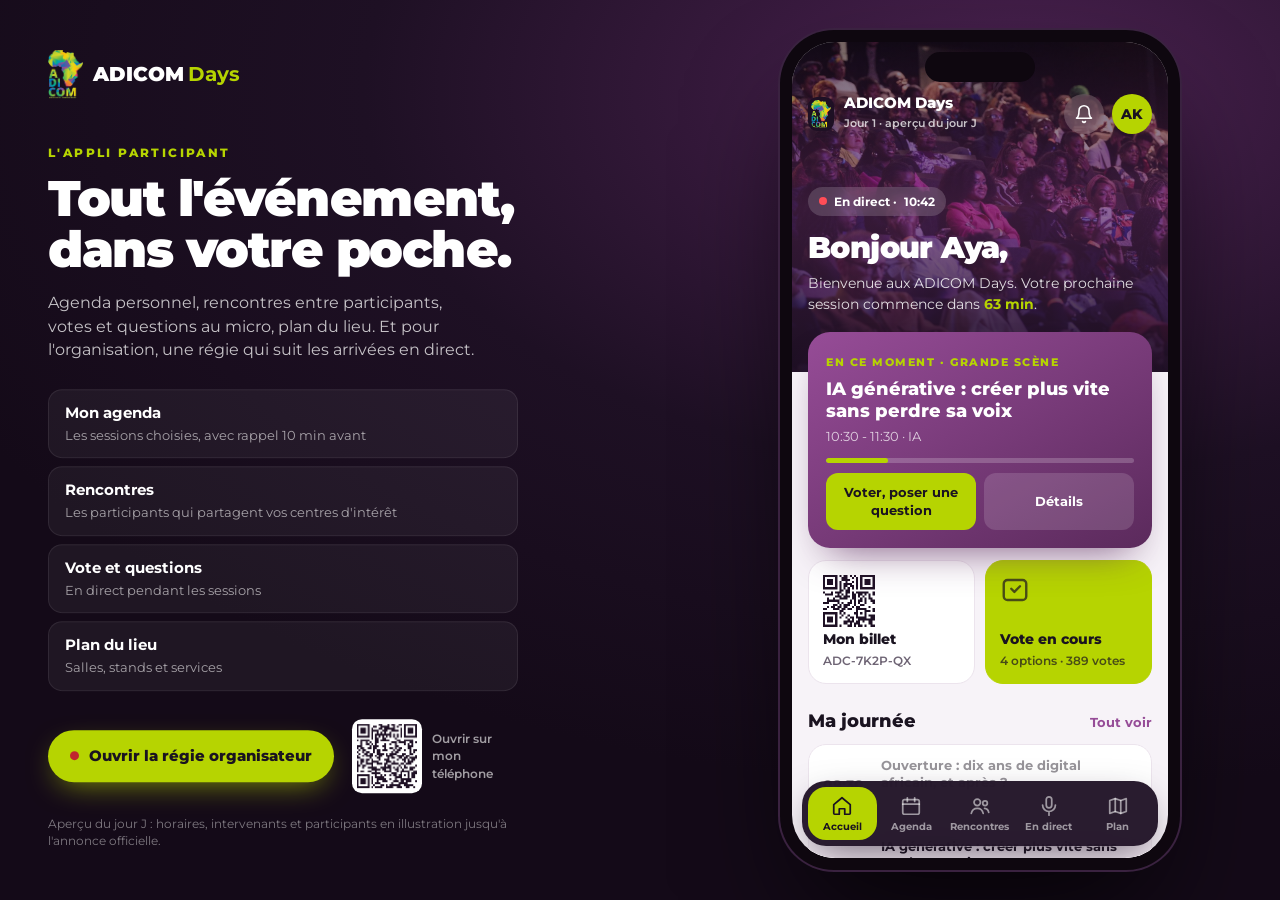
==== commit 56f4ea11: "Appli : notes et rappels (4/4)" ====
--- a/app/index.html
+++ b/app/index.html
@@ -10,7 +10,7 @@
 <link rel="manifest" href="manifest.json">
 <link rel="preconnect" href="https://fonts.googleapis.com"><link rel="preconnect" href="https://fonts.gstatic.com" crossorigin>
 <link href="https://fonts.googleapis.com/css2?family=Montserrat:wght@400;500;600;700;800;900&display=swap" rel="stylesheet">
-<link rel="stylesheet" href="app.css?v=1">
+<link rel="stylesheet" href="app.css?v=2">
 </head>
 <body>
 
@@ -92,7 +92,7 @@
         <div class="stats3"><div><b id="r-sugg">10</b><span>suggestions</span></div><div><b id="r-req">0</b><span>demandes envoyées</span></div><div><b id="r-rdv">0</b><span>rendez-vous</span></div></div>
         <div class="search"><svg viewBox="0 0 24 24"><circle cx="11" cy="11" r="7"/><path d="m20 20-3.5-3.5"/></svg><input id="r-q" placeholder="Rechercher un métier, un secteur…" aria-label="Rechercher"></div>
         <div class="people" id="people"></div>
-        <p class="note">Participants en illustration : prénoms fictifs.</p>
+        <p class="note">Profils de participants en illustration.</p>
       </div>
     </section>
 
@@ -188,6 +188,6 @@
 
 <script src="../qrcode.min.js"></script>
 <script src="../data.js?v=1"></script>
-<script src="app.js?v=1"></script>
+<script src="app.js?v=2"></script>
 </body>
 </html>
